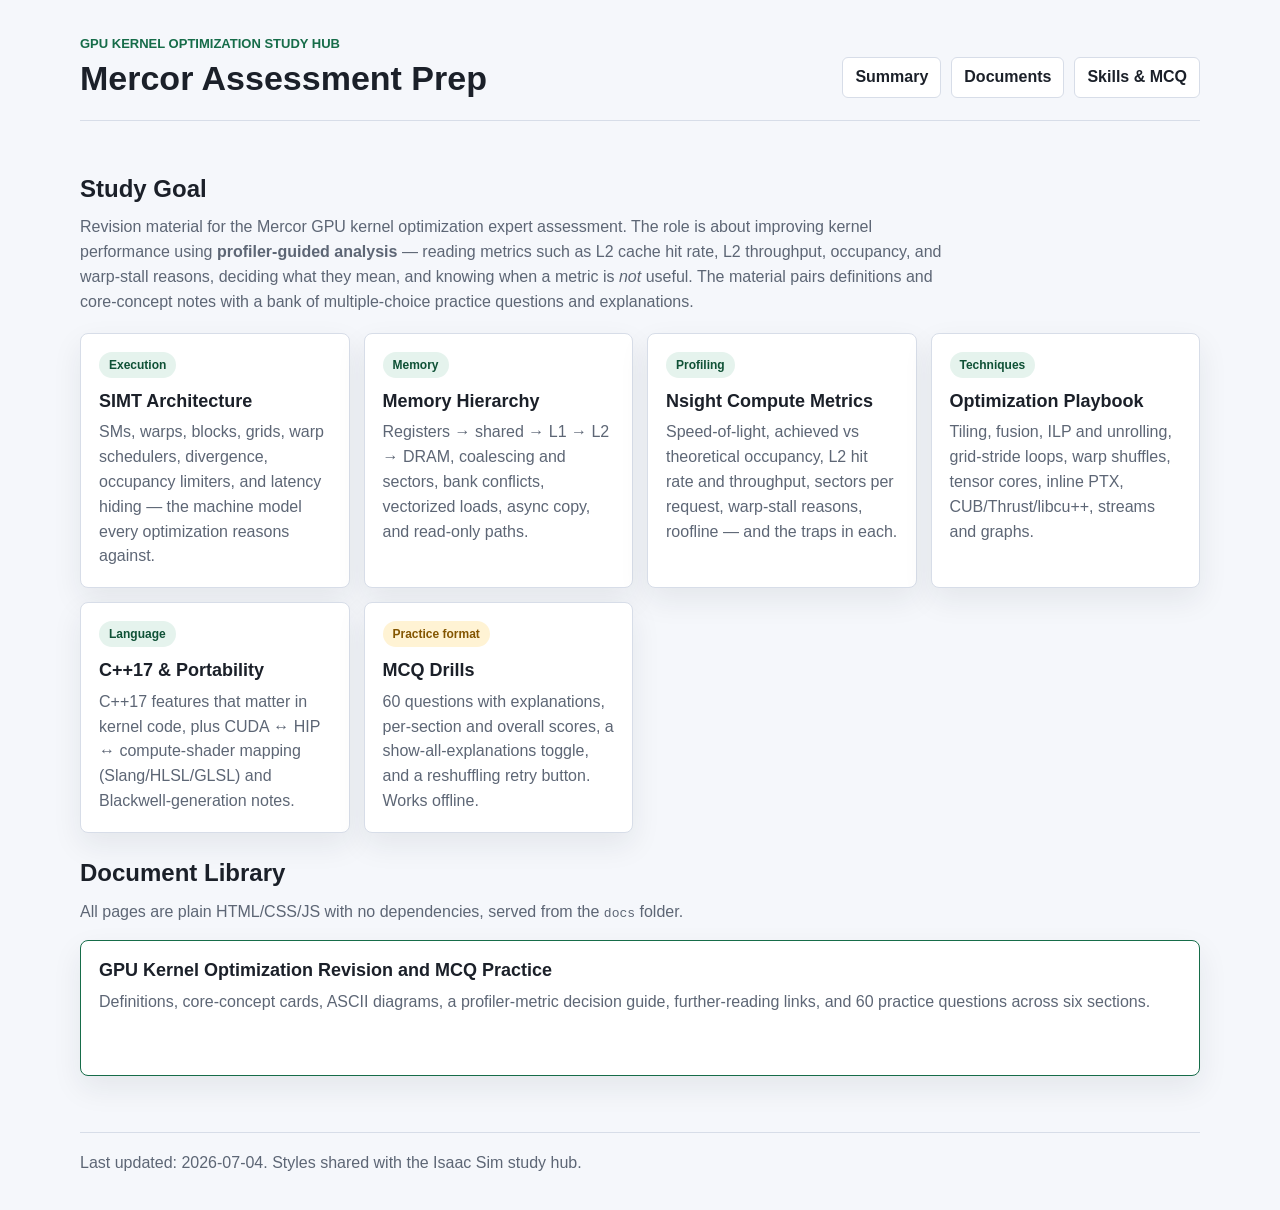
==== docs/index.html @ cf08e6da "Add GPU kernel optimization study site Hub page plus revision/MCQ page for the Mercor GPU kernel opt" ====
<!doctype html>
<html lang="en">
<head>
  <meta charset="utf-8">
  <meta name="viewport" content="width=device-width, initial-scale=1">
  <meta name="description" content="Study hub for the Mercor GPU kernel optimization assessment: profiler-guided optimization, CUDA/HIP, memory hierarchy, and C++17.">
  <title>GPU Kernel Optimization Study Hub</title>
  <link rel="stylesheet" href="styles.css">
</head>
<body>
  <header class="topbar">
    <div>
      <p class="eyebrow">GPU kernel optimization study hub</p>
      <h1>Mercor Assessment Prep</h1>
    </div>
    <nav aria-label="Site navigation">
      <a href="#summary">Summary</a>
      <a href="#documents">Documents</a>
      <a href="gpu-kernel-skills.html">Skills &amp; MCQ</a>
    </nav>
  </header>

  <main>
    <section id="summary" class="section">
      <div class="intro">
        <h2>Study Goal</h2>
        <p>
          Revision material for the Mercor GPU kernel optimization expert assessment. The role is about
          improving kernel performance using <strong>profiler-guided analysis</strong> — reading metrics such as
          L2 cache hit rate, L2 throughput, occupancy, and warp-stall reasons, deciding what they mean, and
          knowing when a metric is <em>not</em> useful. The material pairs definitions and core-concept notes
          with a bank of multiple-choice practice questions and explanations.
        </p>
      </div>

      <div class="quick-grid">
        <article class="mini-card">
          <span class="status good">Execution</span>
          <h3>SIMT Architecture</h3>
          <p>SMs, warps, blocks, grids, warp schedulers, divergence, occupancy limiters, and latency hiding — the machine model every optimization reasons against.</p>
        </article>
        <article class="mini-card">
          <span class="status good">Memory</span>
          <h3>Memory Hierarchy</h3>
          <p>Registers → shared → L1 → L2 → DRAM, coalescing and sectors, bank conflicts, vectorized loads, async copy, and read-only paths.</p>
        </article>
        <article class="mini-card">
          <span class="status good">Profiling</span>
          <h3>Nsight Compute Metrics</h3>
          <p>Speed-of-light, achieved vs theoretical occupancy, L2 hit rate and throughput, sectors per request, warp-stall reasons, roofline — and the traps in each.</p>
        </article>
        <article class="mini-card">
          <span class="status good">Techniques</span>
          <h3>Optimization Playbook</h3>
          <p>Tiling, fusion, ILP and unrolling, grid-stride loops, warp shuffles, tensor cores, inline PTX, CUB/Thrust/libcu++, streams and graphs.</p>
        </article>
        <article class="mini-card">
          <span class="status good">Language</span>
          <h3>C++17 &amp; Portability</h3>
          <p>C++17 features that matter in kernel code, plus CUDA ↔ HIP ↔ compute-shader mapping (Slang/HLSL/GLSL) and Blackwell-generation notes.</p>
        </article>
        <article class="mini-card">
          <span class="status warning">Practice format</span>
          <h3>MCQ Drills</h3>
          <p>60 questions with explanations, per-section and overall scores, a show-all-explanations toggle, and a reshuffling retry button. Works offline.</p>
        </article>
      </div>
    </section>

    <section id="documents" class="section">
      <h2>Document Library</h2>
      <p class="section-note">
        All pages are plain HTML/CSS/JS with no dependencies, served from the <code>docs</code> folder.
      </p>

      <div class="doc-grid">
        <a class="doc-link featured" href="gpu-kernel-skills.html">
          <strong>GPU Kernel Optimization Revision and MCQ Practice</strong>
          <span>Definitions, core-concept cards, ASCII diagrams, a profiler-metric decision guide, further-reading links, and 60 practice questions across six sections.</span>
        </a>
      </div>
    </section>
  </main>

  <footer>
    <p>Last updated: 2026-07-04. Styles shared with the Isaac Sim study hub.</p>
  </footer>
</body>
</html>
---- docs/styles.css ----
:root {
  color-scheme: light dark;
  --bg: #f5f7fb;
  --panel: #ffffff;
  --text: #1b2029;
  --muted: #5d6675;
  --line: #d7dde8;
  --accent: #166c49;
  --accent-strong: #0f5136;
  --accent-soft: #e5f3ed;
  --warn: #835500;
  --warn-soft: #fff3d4;
  --shadow: 0 12px 30px rgba(26, 34, 48, 0.08);
}

@media (prefers-color-scheme: dark) {
  :root {
    --bg: #12161d;
    --panel: #1d2430;
    --text: #edf2f7;
    --muted: #b5bfcb;
    --line: #333c4b;
    --accent: #7ad6a2;
    --accent-strong: #a5e8c0;
    --accent-soft: #173626;
    --warn: #f1ca71;
    --warn-soft: #392a12;
    --shadow: none;
  }
}

* {
  box-sizing: border-box;
}

body {
  margin: 0;
  background: var(--bg);
  color: var(--text);
  font-family: Arial, Helvetica, sans-serif;
  line-height: 1.55;
}

a {
  color: var(--accent);
  text-decoration-thickness: 1px;
  text-underline-offset: 3px;
}

.topbar {
  display: flex;
  align-items: flex-end;
  justify-content: space-between;
  gap: 24px;
  width: min(1120px, calc(100% - 32px));
  margin: 0 auto;
  padding: 34px 0 22px;
  border-bottom: 1px solid var(--line);
}

.eyebrow {
  margin: 0 0 6px;
  color: var(--accent);
  font-size: 13px;
  font-weight: 700;
  letter-spacing: 0;
  text-transform: uppercase;
}

h1,
h2,
h3,
p {
  margin-top: 0;
}

h1 {
  margin-bottom: 0;
  font-size: 34px;
  line-height: 1.1;
}

h2 {
  margin-bottom: 12px;
  font-size: 24px;
  line-height: 1.2;
}

h3 {
  margin-bottom: 8px;
  font-size: 18px;
  line-height: 1.25;
}

nav {
  display: flex;
  flex-wrap: wrap;
  justify-content: flex-end;
  gap: 10px;
}

nav a,
.button {
  display: inline-flex;
  align-items: center;
  min-height: 38px;
  border: 1px solid var(--line);
  border-radius: 6px;
  padding: 7px 12px;
  background: var(--panel);
  color: var(--text);
  font-weight: 700;
  text-decoration: none;
}

main {
  width: min(1120px, calc(100% - 32px));
  margin: 0 auto;
  padding: 28px 0 56px;
}

.section {
  margin-top: 26px;
}

.intro {
  max-width: 880px;
  margin-bottom: 18px;
}

.intro p,
.section-note {
  color: var(--muted);
}

.quick-grid {
  display: grid;
  grid-template-columns: repeat(auto-fit, minmax(230px, 1fr));
  gap: 14px;
}

.mini-card,
.course,
.doc-link {
  background: var(--panel);
  border: 1px solid var(--line);
  border-radius: 8px;
  box-shadow: var(--shadow);
}

.mini-card {
  padding: 18px;
}

.mini-card p,
.course p {
  margin-bottom: 0;
  color: var(--muted);
}

.status {
  display: inline-flex;
  align-items: center;
  min-height: 26px;
  border-radius: 999px;
  padding: 3px 10px;
  margin-bottom: 12px;
  font-size: 12px;
  font-weight: 700;
}

.status.good {
  background: var(--accent-soft);
  color: var(--accent-strong);
}

.status.warning {
  background: var(--warn-soft);
  color: var(--warn);
}

.table-wrap {
  overflow-x: auto;
  border: 1px solid var(--line);
  border-radius: 8px;
  background: var(--panel);
}

table {
  width: 100%;
  min-width: 780px;
  border-collapse: collapse;
}

th,
td {
  padding: 14px;
  border-bottom: 1px solid var(--line);
  text-align: left;
  vertical-align: top;
}

th {
  background: color-mix(in srgb, var(--panel) 88%, var(--accent-soft));
  font-size: 13px;
  text-transform: uppercase;
  letter-spacing: 0;
}

tr:last-child td {
  border-bottom: 0;
}

.actions {
  display: flex;
  flex-wrap: wrap;
  gap: 10px;
  margin-top: 14px;
}

.button {
  background: var(--accent);
  color: #ffffff;
  border-color: var(--accent);
}

.button.secondary {
  background: var(--panel);
  color: var(--text);
  border-color: var(--line);
}

.course {
  padding: 18px;
  margin-bottom: 14px;
}

.doc-grid {
  display: grid;
  grid-template-columns: repeat(auto-fit, minmax(260px, 1fr));
  gap: 14px;
}

.doc-link {
  display: flex;
  flex-direction: column;
  gap: 8px;
  min-height: 136px;
  padding: 18px;
  color: var(--text);
  text-decoration: none;
}

.doc-link strong {
  font-size: 18px;
  line-height: 1.25;
}

.doc-link span {
  color: var(--muted);
}

.doc-link.featured {
  border-color: var(--accent);
}

.split {
  display: grid;
  grid-template-columns: minmax(0, 1.3fr) minmax(260px, 0.7fr);
  gap: 18px;
}

.split article {
  background: var(--panel);
  border: 1px solid var(--line);
  border-radius: 8px;
  padding: 18px;
}

.timeline,
.checklist {
  margin: 0;
  padding-left: 22px;
}

.timeline li,
.checklist li {
  margin-bottom: 8px;
}

.sources,
.link-list {
  display: flex;
  flex-wrap: wrap;
  gap: 10px;
  margin-top: 14px;
}

.sources a,
.link-list a {
  display: inline-flex;
  align-items: center;
  min-height: 34px;
  border: 1px solid var(--line);
  border-radius: 6px;
  padding: 6px 10px;
  background: var(--panel);
  text-decoration: none;
}

footer {
  width: min(1120px, calc(100% - 32px));
  margin: 0 auto;
  padding: 18px 0 34px;
  color: var(--muted);
  border-top: 1px solid var(--line);
}

footer p {
  margin-bottom: 0;
}

@media (max-width: 760px) {
  .topbar {
    align-items: flex-start;
    flex-direction: column;
  }

  nav {
    justify-content: flex-start;
  }

  .split {
    grid-template-columns: 1fr;
  }

  h1 {
    font-size: 30px;
  }
}
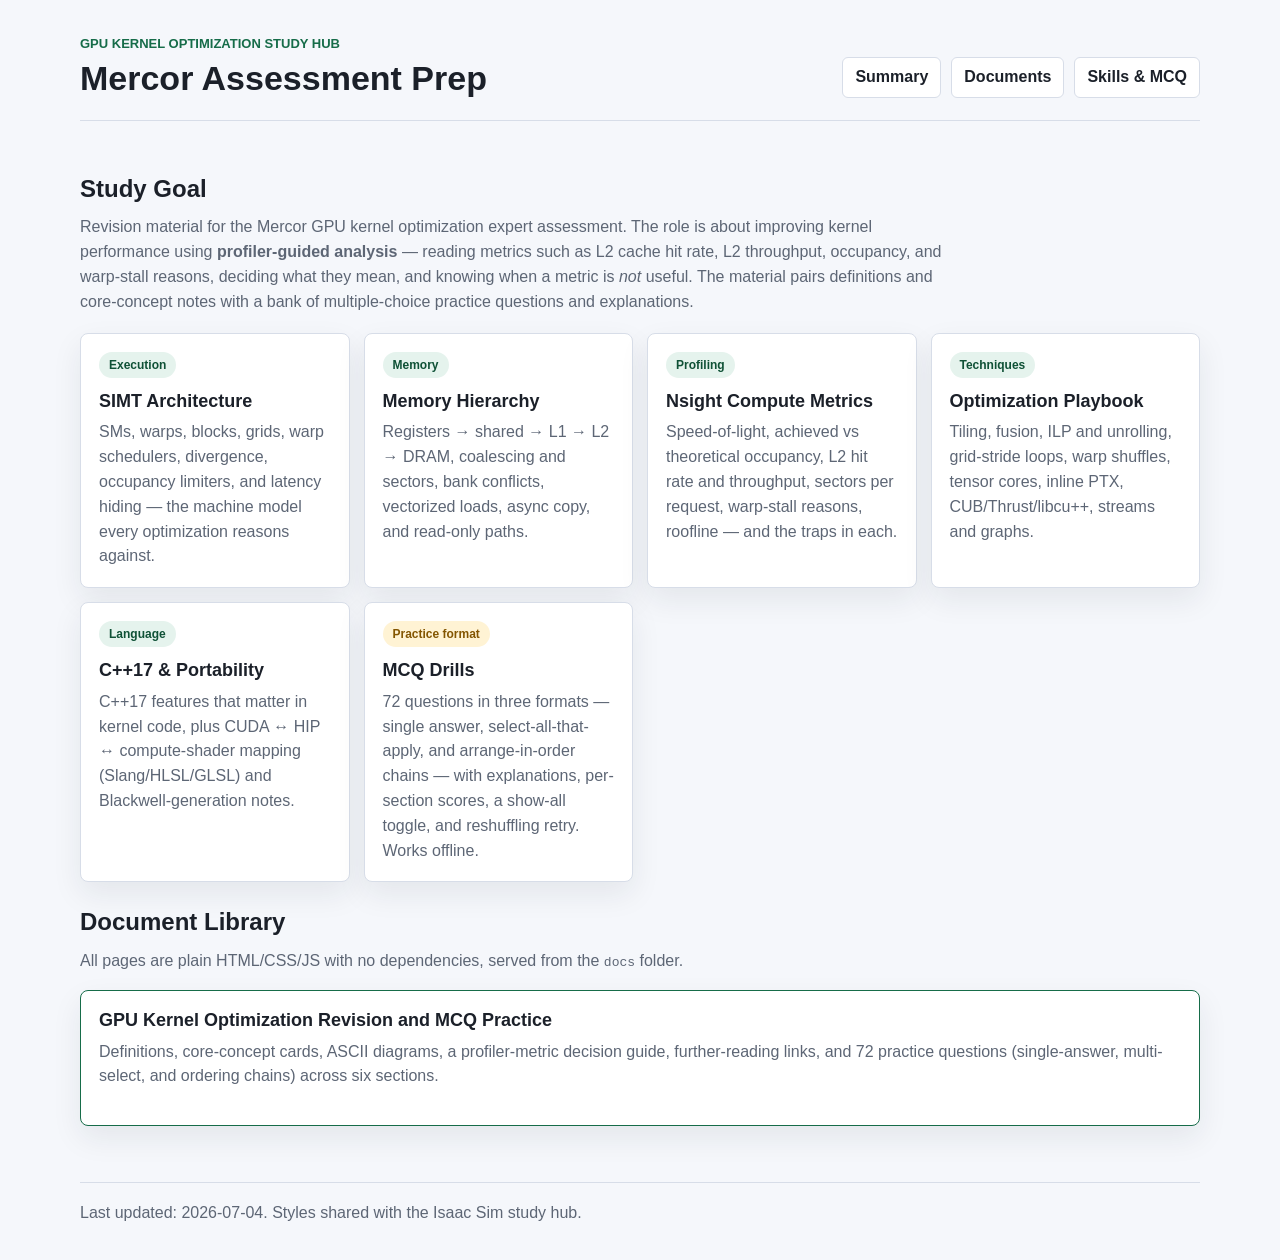
==== commit 0bfcd6a5: "Add multi-select and arrange-in-order question formats Extend the quiz engine with two assessment-st" ====
--- a/docs/index.html
+++ b/docs/index.html
@@ -62,7 +62,7 @@
         <article class="mini-card">
           <span class="status warning">Practice format</span>
           <h3>MCQ Drills</h3>
-          <p>60 questions with explanations, per-section and overall scores, a show-all-explanations toggle, and a reshuffling retry button. Works offline.</p>
+          <p>72 questions in three formats — single answer, select-all-that-apply, and arrange-in-order chains — with explanations, per-section scores, a show-all toggle, and reshuffling retry. Works offline.</p>
         </article>
       </div>
     </section>
@@ -76,7 +76,7 @@
       <div class="doc-grid">
         <a class="doc-link featured" href="gpu-kernel-skills.html">
           <strong>GPU Kernel Optimization Revision and MCQ Practice</strong>
-          <span>Definitions, core-concept cards, ASCII diagrams, a profiler-metric decision guide, further-reading links, and 60 practice questions across six sections.</span>
+          <span>Definitions, core-concept cards, ASCII diagrams, a profiler-metric decision guide, further-reading links, and 72 practice questions (single-answer, multi-select, and ordering chains) across six sections.</span>
         </a>
       </div>
     </section>
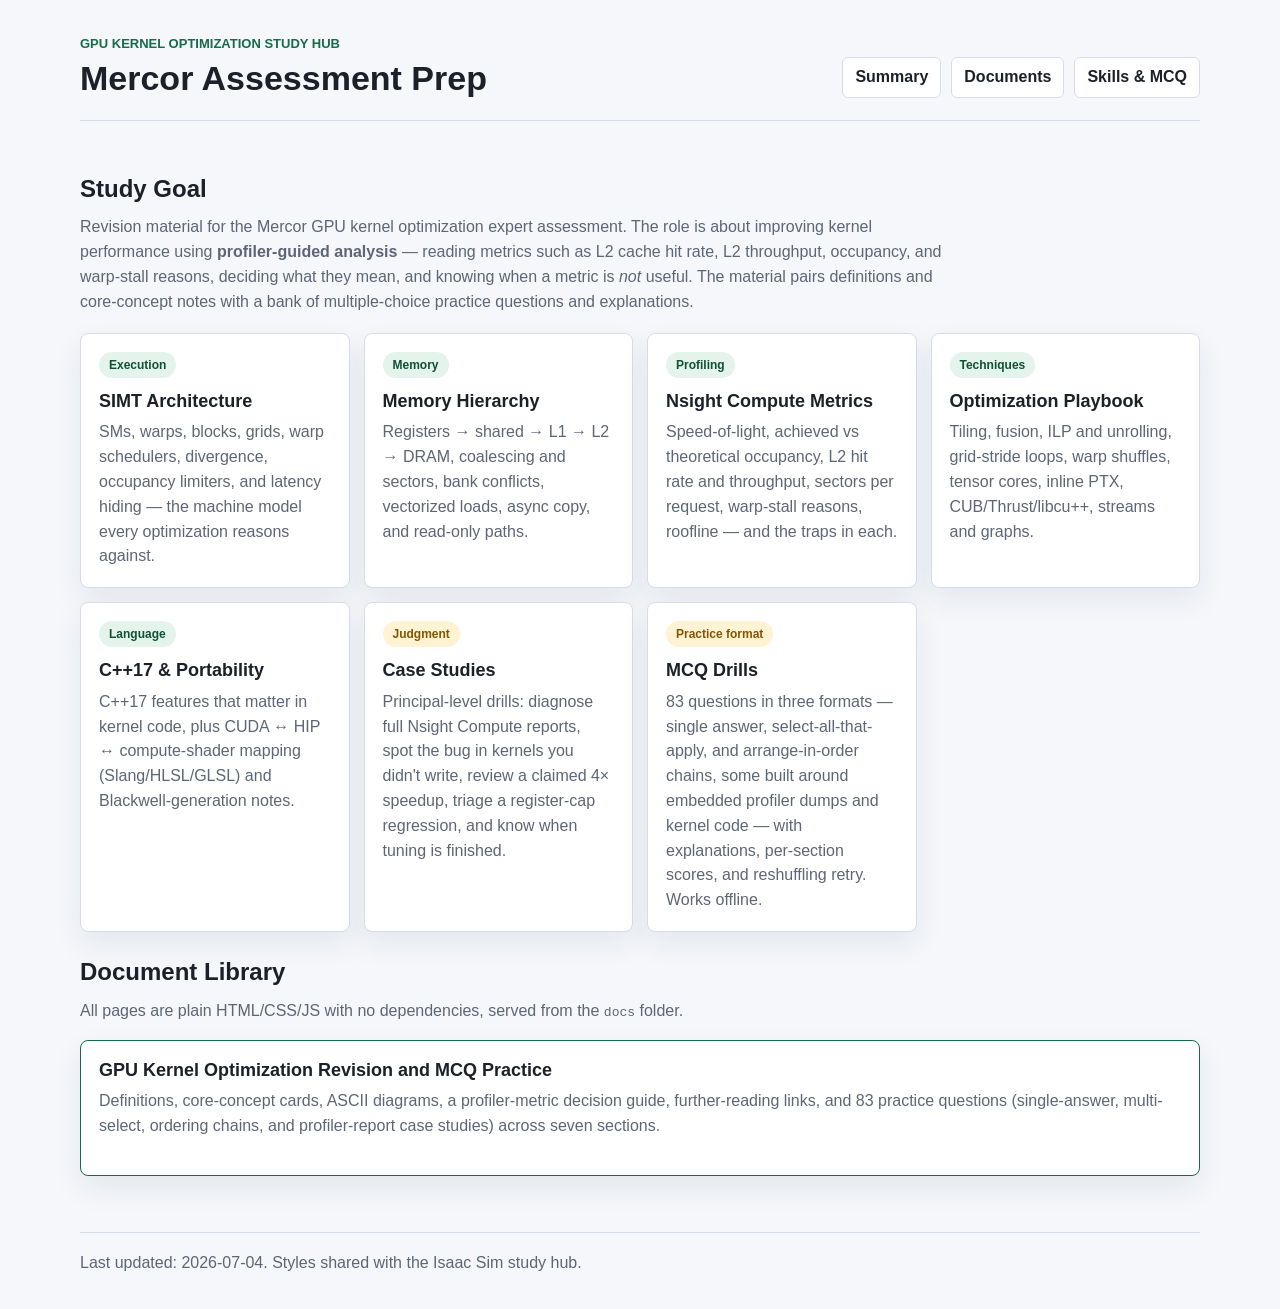
==== commit 0fbd0095: "Add principal-level case study section New section 7 with 11 whole-situation drills: full Nsight Com" ====
--- a/docs/index.html
+++ b/docs/index.html
@@ -60,9 +60,14 @@
           <p>C++17 features that matter in kernel code, plus CUDA ↔ HIP ↔ compute-shader mapping (Slang/HLSL/GLSL) and Blackwell-generation notes.</p>
         </article>
         <article class="mini-card">
+          <span class="status warning">Judgment</span>
+          <h3>Case Studies</h3>
+          <p>Principal-level drills: diagnose full Nsight Compute reports, spot the bug in kernels you didn't write, review a claimed 4× speedup, triage a register-cap regression, and know when tuning is finished.</p>
+        </article>
+        <article class="mini-card">
           <span class="status warning">Practice format</span>
           <h3>MCQ Drills</h3>
-          <p>72 questions in three formats — single answer, select-all-that-apply, and arrange-in-order chains — with explanations, per-section scores, a show-all toggle, and reshuffling retry. Works offline.</p>
+          <p>83 questions in three formats — single answer, select-all-that-apply, and arrange-in-order chains, some built around embedded profiler dumps and kernel code — with explanations, per-section scores, and reshuffling retry. Works offline.</p>
         </article>
       </div>
     </section>
@@ -76,7 +81,7 @@
       <div class="doc-grid">
         <a class="doc-link featured" href="gpu-kernel-skills.html">
           <strong>GPU Kernel Optimization Revision and MCQ Practice</strong>
-          <span>Definitions, core-concept cards, ASCII diagrams, a profiler-metric decision guide, further-reading links, and 72 practice questions (single-answer, multi-select, and ordering chains) across six sections.</span>
+          <span>Definitions, core-concept cards, ASCII diagrams, a profiler-metric decision guide, further-reading links, and 83 practice questions (single-answer, multi-select, ordering chains, and profiler-report case studies) across seven sections.</span>
         </a>
       </div>
     </section>
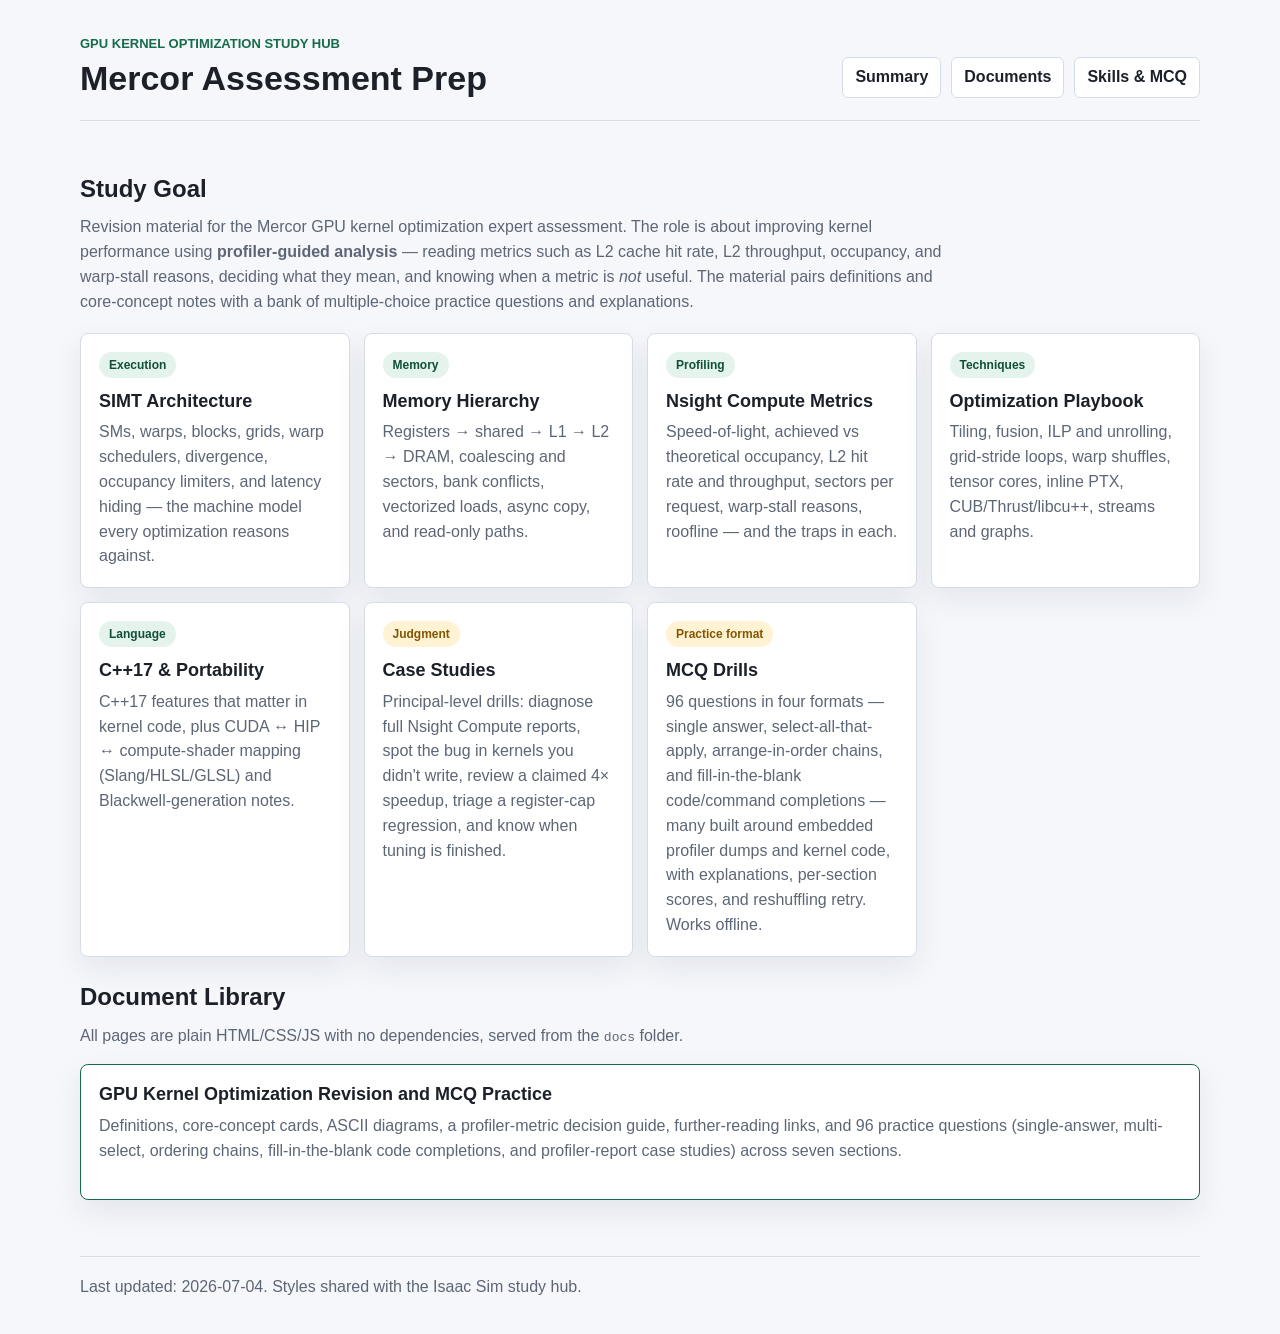
==== commit a119ef63: "Add fill-in-the-blank questions and expand terminology New 'blank' question type: kernel code or bui" ====
--- a/docs/index.html
+++ b/docs/index.html
@@ -67,7 +67,7 @@
         <article class="mini-card">
           <span class="status warning">Practice format</span>
           <h3>MCQ Drills</h3>
-          <p>83 questions in three formats — single answer, select-all-that-apply, and arrange-in-order chains, some built around embedded profiler dumps and kernel code — with explanations, per-section scores, and reshuffling retry. Works offline.</p>
+          <p>96 questions in four formats — single answer, select-all-that-apply, arrange-in-order chains, and fill-in-the-blank code/command completions — many built around embedded profiler dumps and kernel code, with explanations, per-section scores, and reshuffling retry. Works offline.</p>
         </article>
       </div>
     </section>
@@ -81,7 +81,7 @@
       <div class="doc-grid">
         <a class="doc-link featured" href="gpu-kernel-skills.html">
           <strong>GPU Kernel Optimization Revision and MCQ Practice</strong>
-          <span>Definitions, core-concept cards, ASCII diagrams, a profiler-metric decision guide, further-reading links, and 83 practice questions (single-answer, multi-select, ordering chains, and profiler-report case studies) across seven sections.</span>
+          <span>Definitions, core-concept cards, ASCII diagrams, a profiler-metric decision guide, further-reading links, and 96 practice questions (single-answer, multi-select, ordering chains, fill-in-the-blank code completions, and profiler-report case studies) across seven sections.</span>
         </a>
       </div>
     </section>
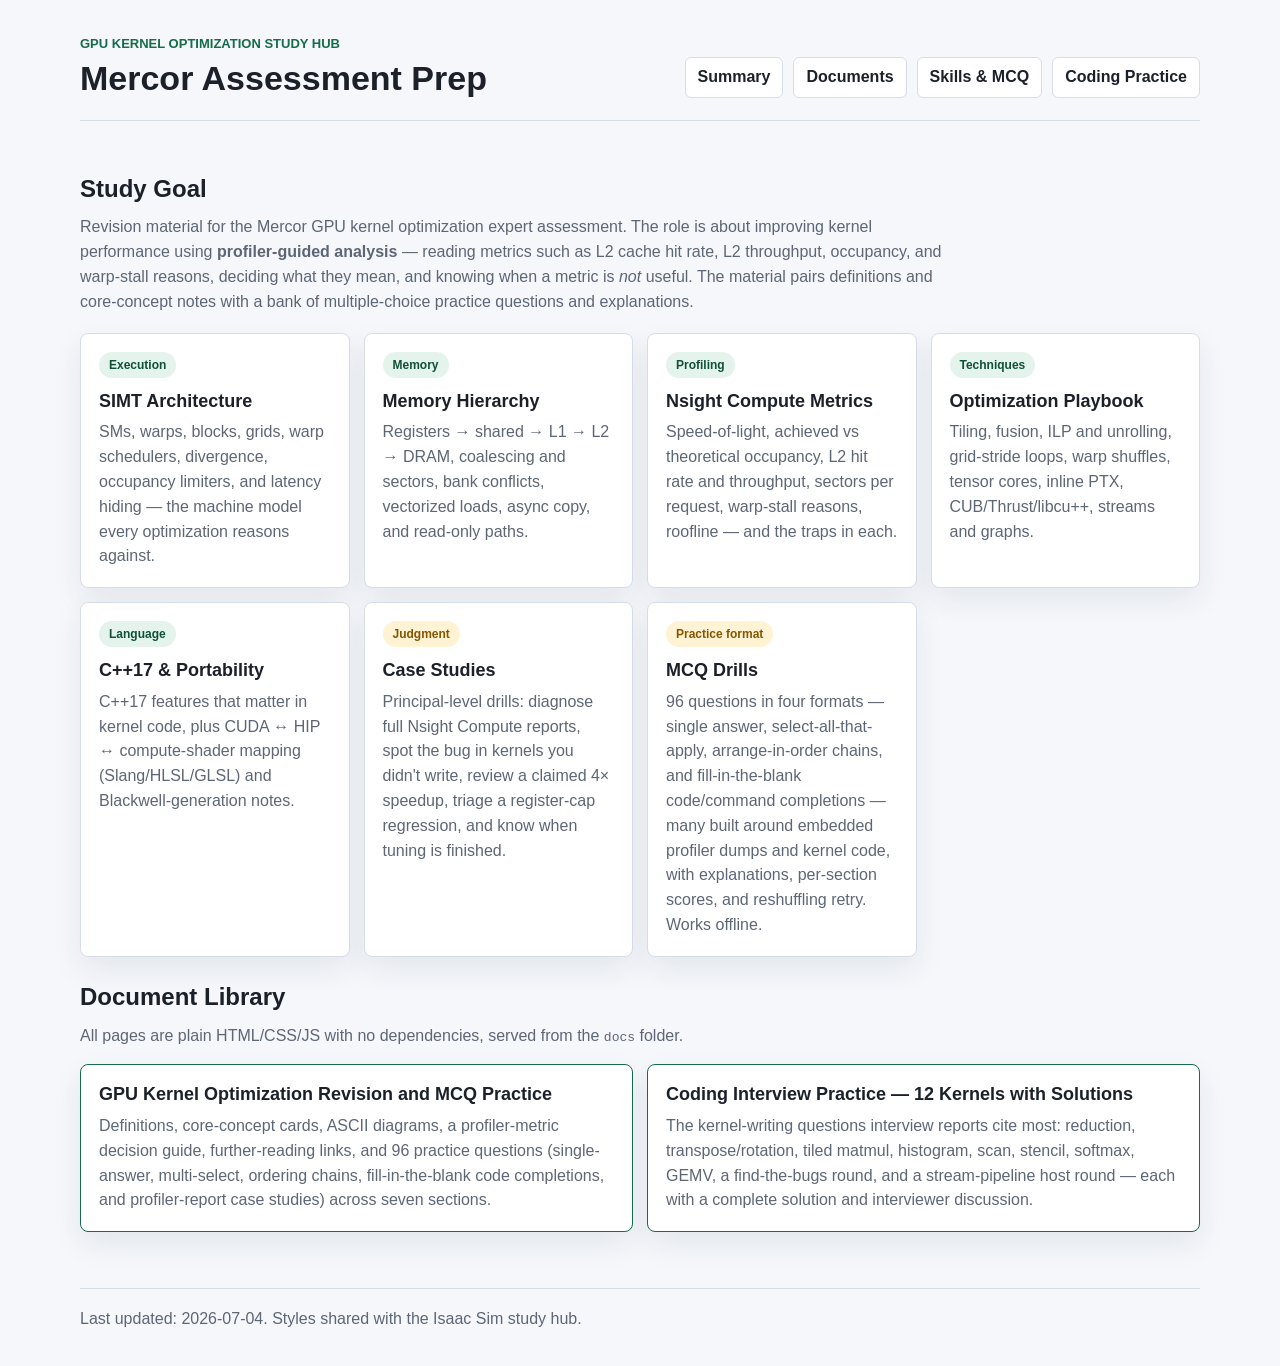
==== commit 88663b42: "Add coding interview practice page with 12 solved kernels New docs/coding-practice.html based on int" ====
--- a/docs/index.html
+++ b/docs/index.html
@@ -17,6 +17,7 @@
       <a href="#summary">Summary</a>
       <a href="#documents">Documents</a>
       <a href="gpu-kernel-skills.html">Skills &amp; MCQ</a>
+      <a href="coding-practice.html">Coding Practice</a>
     </nav>
   </header>
 
@@ -83,6 +84,10 @@
           <strong>GPU Kernel Optimization Revision and MCQ Practice</strong>
           <span>Definitions, core-concept cards, ASCII diagrams, a profiler-metric decision guide, further-reading links, and 96 practice questions (single-answer, multi-select, ordering chains, fill-in-the-blank code completions, and profiler-report case studies) across seven sections.</span>
         </a>
+        <a class="doc-link featured" href="coding-practice.html">
+          <strong>Coding Interview Practice — 12 Kernels with Solutions</strong>
+          <span>The kernel-writing questions interview reports cite most: reduction, transpose/rotation, tiled matmul, histogram, scan, stencil, softmax, GEMV, a find-the-bugs round, and a stream-pipeline host round — each with a complete solution and interviewer discussion.</span>
+        </a>
       </div>
     </section>
   </main>
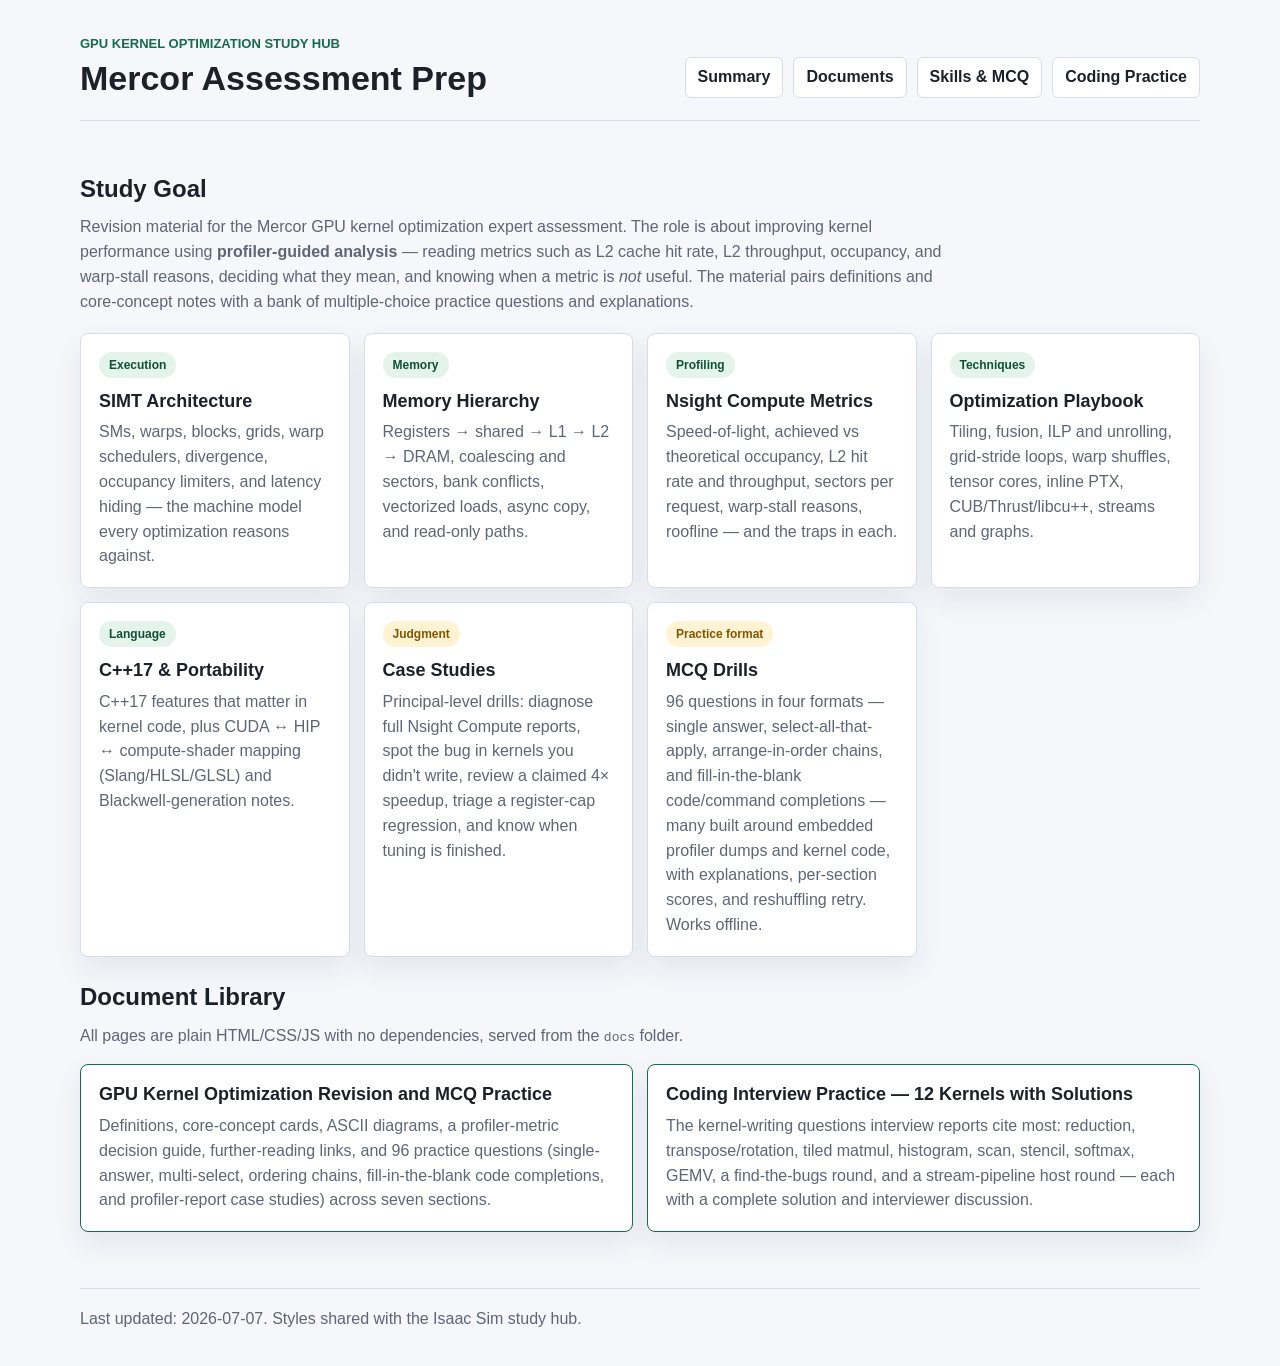
==== commit 0e384ec4: "Fix SVG layout issues found in self-review Six geometry fixes across the new SVG diagrams: memory-la" ====
--- a/docs/index.html
+++ b/docs/index.html
@@ -93,7 +93,7 @@
   </main>
 
   <footer>
-    <p>Last updated: 2026-07-04. Styles shared with the Isaac Sim study hub.</p>
+    <p>Last updated: 2026-07-07. Styles shared with the Isaac Sim study hub.</p>
   </footer>
 </body>
 </html>
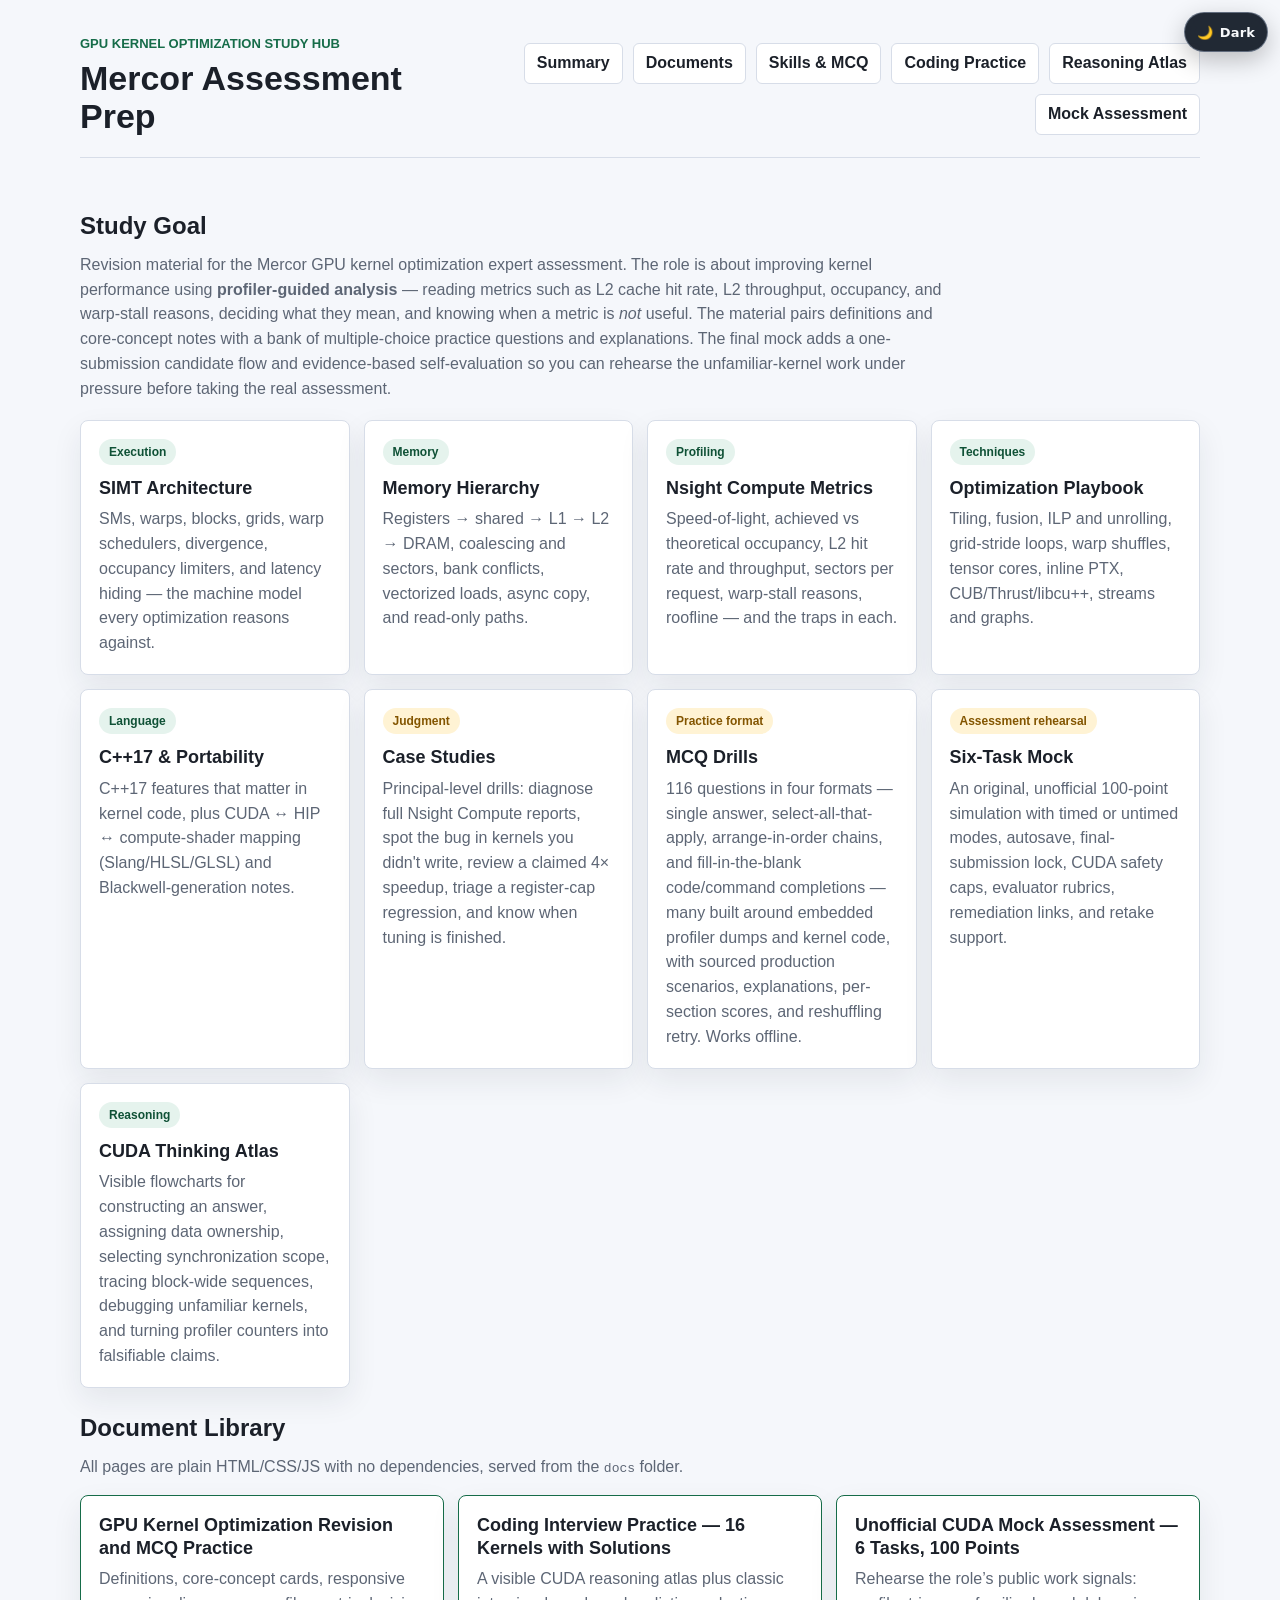
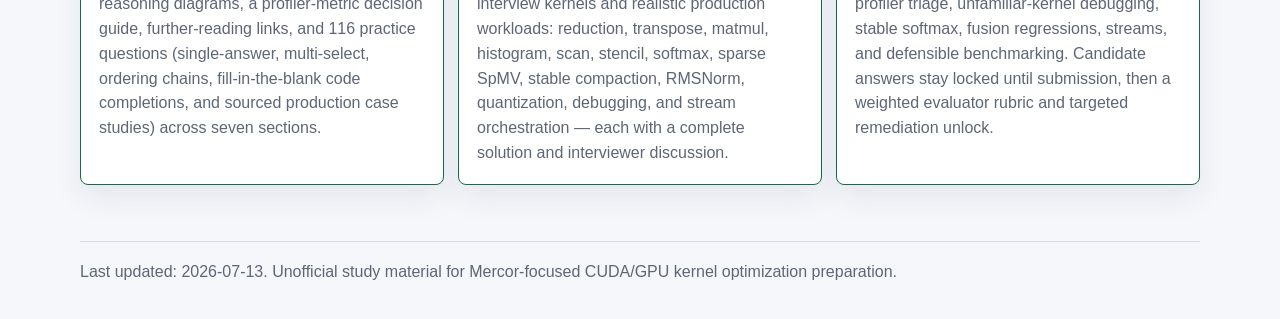
==== commit cf55f986: "Expand CUDA reasoning and assessment training" ====
--- a/docs/index.html
+++ b/docs/index.html
@@ -18,6 +18,8 @@
       <a href="#documents">Documents</a>
       <a href="gpu-kernel-skills.html">Skills &amp; MCQ</a>
       <a href="coding-practice.html">Coding Practice</a>
+      <a href="coding-practice.html#reasoning">Reasoning Atlas</a>
+      <a href="mock-assessment.html">Mock Assessment</a>
     </nav>
   </header>
 
@@ -31,6 +33,8 @@
           L2 cache hit rate, L2 throughput, occupancy, and warp-stall reasons, deciding what they mean, and
           knowing when a metric is <em>not</em> useful. The material pairs definitions and core-concept notes
           with a bank of multiple-choice practice questions and explanations.
+          The final mock adds a one-submission candidate flow and evidence-based self-evaluation so you can rehearse
+          the unfamiliar-kernel work under pressure before taking the real assessment.
         </p>
       </div>
 
@@ -68,7 +72,17 @@
         <article class="mini-card">
           <span class="status warning">Practice format</span>
           <h3>MCQ Drills</h3>
-          <p>96 questions in four formats — single answer, select-all-that-apply, arrange-in-order chains, and fill-in-the-blank code/command completions — many built around embedded profiler dumps and kernel code, with explanations, per-section scores, and reshuffling retry. Works offline.</p>
+          <p>116 questions in four formats — single answer, select-all-that-apply, arrange-in-order chains, and fill-in-the-blank code/command completions — many built around embedded profiler dumps and kernel code, with sourced production scenarios, explanations, per-section scores, and reshuffling retry. Works offline.</p>
+        </article>
+        <article class="mini-card">
+          <span class="status warning">Assessment rehearsal</span>
+          <h3>Six-Task Mock</h3>
+          <p>An original, unofficial 100-point simulation with timed or untimed modes, autosave, final-submission lock, CUDA safety caps, evaluator rubrics, remediation links, and retake support.</p>
+        </article>
+        <article class="mini-card">
+          <span class="status good">Reasoning</span>
+          <h3>CUDA Thinking Atlas</h3>
+          <p>Visible flowcharts for constructing an answer, assigning data ownership, selecting synchronization scope, tracing block-wide sequences, debugging unfamiliar kernels, and turning profiler counters into falsifiable claims.</p>
         </article>
       </div>
     </section>
@@ -82,18 +96,23 @@
       <div class="doc-grid">
         <a class="doc-link featured" href="gpu-kernel-skills.html">
           <strong>GPU Kernel Optimization Revision and MCQ Practice</strong>
-          <span>Definitions, core-concept cards, ASCII diagrams, a profiler-metric decision guide, further-reading links, and 96 practice questions (single-answer, multi-select, ordering chains, fill-in-the-blank code completions, and profiler-report case studies) across seven sections.</span>
+          <span>Definitions, core-concept cards, responsive reasoning diagrams, a profiler-metric decision guide, further-reading links, and 116 practice questions (single-answer, multi-select, ordering chains, fill-in-the-blank code completions, and sourced production case studies) across seven sections.</span>
         </a>
         <a class="doc-link featured" href="coding-practice.html">
-          <strong>Coding Interview Practice — 12 Kernels with Solutions</strong>
-          <span>The kernel-writing questions interview reports cite most: reduction, transpose/rotation, tiled matmul, histogram, scan, stencil, softmax, GEMV, a find-the-bugs round, and a stream-pipeline host round — each with a complete solution and interviewer discussion.</span>
+          <strong>Coding Interview Practice — 16 Kernels with Solutions</strong>
+          <span>A visible CUDA reasoning atlas plus classic interview kernels and realistic production workloads: reduction, transpose, matmul, histogram, scan, stencil, softmax, sparse SpMV, stable compaction, RMSNorm, quantization, debugging, and stream orchestration — each with a complete solution and interviewer discussion.</span>
+        </a>
+        <a class="doc-link featured" href="mock-assessment.html">
+          <strong>Unofficial CUDA Mock Assessment — 6 Tasks, 100 Points</strong>
+          <span>Rehearse the role’s public work signals: profiler triage, unfamiliar-kernel debugging, stable softmax, fusion regressions, streams, and defensible benchmarking. Candidate answers stay locked until submission, then a weighted evaluator rubric and targeted remediation unlock.</span>
         </a>
       </div>
     </section>
   </main>
 
   <footer>
-    <p>Last updated: 2026-07-07. Styles shared with the Isaac Sim study hub.</p>
+    <p>Last updated: 2026-07-13. Unofficial study material for Mercor-focused CUDA/GPU kernel optimization preparation.</p>
   </footer>
+  <script src="./theme-toggle.js"></script>
 </body>
 </html>
--- a/docs/styles.css
+++ b/docs/styles.css
@@ -308,6 +308,396 @@
   text-decoration: none;
 }
 
+.sr-only {
+  position: absolute;
+  width: 1px;
+  height: 1px;
+  padding: 0;
+  margin: -1px;
+  overflow: hidden;
+  clip: rect(0, 0, 0, 0);
+  white-space: nowrap;
+  border: 0;
+}
+
+.study-figure {
+  margin: 16px 0 4px;
+}
+
+.study-figure figcaption {
+  margin-bottom: 10px;
+  color: var(--accent-strong);
+  font-size: 13px;
+  font-weight: 700;
+  text-transform: uppercase;
+}
+
+.flow-level + .flow-level {
+  margin-top: 12px;
+  padding-top: 12px;
+  border-top: 1px solid var(--line);
+}
+
+.flow-level-label {
+  display: block;
+  margin-bottom: 7px;
+  color: var(--muted);
+  font-size: 12px;
+  font-weight: 700;
+}
+
+.flow-row {
+  display: flex;
+  align-items: stretch;
+  gap: 8px;
+}
+
+.flow-step {
+  flex: 1 1 0;
+  min-width: 0;
+  min-height: 70px;
+  padding: 10px 11px;
+  border: 1px solid var(--line);
+  border-radius: 7px;
+  background: var(--panel);
+  color: var(--text);
+}
+
+.flow-step.accent {
+  border-color: var(--accent);
+  background: var(--accent-soft);
+}
+
+.flow-step.warn {
+  border-color: var(--warn);
+  background: var(--warn-soft);
+}
+
+.flow-step strong,
+.flow-step > code {
+  display: block;
+}
+
+.flow-step > code {
+  margin: 3px 0;
+}
+
+.flow-step strong {
+  margin-bottom: 4px;
+  line-height: 1.25;
+}
+
+.flow-step span {
+  color: var(--muted);
+  font-size: 12px;
+}
+
+.flow-arrow {
+  display: flex;
+  flex: 0 0 auto;
+  min-width: 34px;
+  align-self: center;
+  align-items: center;
+  flex-direction: column;
+  justify-content: center;
+  color: var(--muted);
+  font-weight: 700;
+  text-align: center;
+}
+
+.flow-arrow::after {
+  content: "→";
+  color: var(--accent-strong);
+  font-size: 20px;
+  line-height: 1;
+}
+
+.flow-arrow small {
+  max-width: 70px;
+  font-size: 10px;
+  font-weight: 700;
+  line-height: 1.15;
+}
+
+.figure-note {
+  margin: 8px 0 0;
+  color: var(--muted);
+  font-size: 12px;
+}
+
+.queue-map {
+  display: grid;
+  gap: 10px;
+}
+
+.queue-lane {
+  display: grid;
+  grid-template-columns: minmax(125px, 0.38fr) minmax(0, 1fr);
+  gap: 10px;
+  align-items: center;
+}
+
+.queue-label {
+  color: var(--text);
+  font-size: 12px;
+  font-weight: 700;
+}
+
+.queue-label span {
+  display: block;
+  color: var(--muted);
+  font-weight: 400;
+}
+
+.queue-track {
+  display: flex;
+  align-items: stretch;
+  gap: 7px;
+}
+
+.queue-batch {
+  display: grid;
+  flex: 1 1 0;
+  grid-template-columns: auto repeat(3, minmax(0, 1fr));
+  min-width: 0;
+  overflow: hidden;
+  border: 1px solid var(--line);
+  border-radius: 7px;
+  background: var(--panel);
+}
+
+.batch-id,
+.queue-stage {
+  display: flex;
+  min-height: 42px;
+  align-items: center;
+  justify-content: center;
+  padding: 5px 6px;
+  border-right: 1px solid var(--line);
+  font-size: 11px;
+  font-weight: 700;
+  text-align: center;
+}
+
+.batch-id {
+  background: var(--bg);
+  color: var(--muted);
+}
+
+.queue-stage.copy {
+  background: var(--accent-soft);
+}
+
+.queue-stage.compute {
+  background: var(--warn-soft);
+}
+
+.queue-stage:last-child {
+  border-right: 0;
+}
+
+.queue-separator {
+  display: flex;
+  align-items: center;
+  color: var(--accent-strong);
+  font-weight: 700;
+}
+
+.sector-compare,
+.amdahl-grid {
+  display: grid;
+  grid-template-columns: repeat(2, minmax(0, 1fr));
+  gap: 14px;
+}
+
+.sector-panel,
+.amdahl-panel {
+  min-width: 0;
+  padding: 11px 12px;
+  border: 1px solid var(--line);
+  border-radius: 7px;
+  background: var(--panel);
+}
+
+.sector-panel strong,
+.amdahl-panel strong {
+  display: block;
+  margin-bottom: 7px;
+}
+
+.sector-grid {
+  display: grid;
+  gap: 3px;
+  min-height: 34px;
+}
+
+.sector-grid.aos {
+  grid-template-columns: repeat(16, minmax(0, 1fr));
+}
+
+.sector-grid.soa {
+  grid-template-columns: repeat(4, minmax(0, 1fr));
+}
+
+.sector-cell {
+  border: 1px solid var(--line);
+  border-radius: 3px;
+  background: var(--bg);
+}
+
+.sector-grid.aos .sector-cell {
+  background: linear-gradient(to right, var(--accent) 25%, var(--bg) 25%);
+}
+
+.sector-grid.soa .sector-cell {
+  border-color: var(--accent);
+  background: var(--accent-soft);
+  box-shadow: inset 0 -5px 0 var(--accent);
+}
+
+.sector-stats {
+  display: flex;
+  justify-content: space-between;
+  gap: 8px;
+  margin-top: 7px;
+  color: var(--muted);
+  font-size: 11px;
+}
+
+.scheduler-panel + .scheduler-panel {
+  margin-top: 12px;
+  padding-top: 12px;
+  border-top: 1px solid var(--line);
+}
+
+.scheduler-panel > strong {
+  display: block;
+  margin-bottom: 7px;
+}
+
+.scheduler-row {
+  display: grid;
+  grid-template-columns: 58px minmax(0, 1fr);
+  gap: 6px;
+  align-items: center;
+  margin-bottom: 4px;
+}
+
+.scheduler-label {
+  color: var(--muted);
+  font-size: 11px;
+  font-weight: 700;
+}
+
+.scheduler-track {
+  display: grid;
+  grid-template-columns: repeat(8, minmax(0, 1fr));
+  gap: 3px;
+  min-width: 0;
+}
+
+.scheduler-cell {
+  display: flex;
+  min-height: 28px;
+  align-items: center;
+  justify-content: center;
+  border: 1px solid var(--line);
+  border-radius: 4px;
+  background: var(--bg);
+  color: var(--muted);
+  font-size: 10px;
+  font-weight: 700;
+  text-align: center;
+}
+
+.scheduler-cell.load,
+.scheduler-cell.use {
+  border-color: var(--accent);
+  background: var(--accent-soft);
+  color: var(--accent-strong);
+}
+
+.scheduler-cell.wait {
+  border-color: var(--warn);
+  background: var(--warn-soft);
+  color: var(--warn);
+}
+
+.scheduler-cell.issue {
+  border-color: var(--accent);
+  background: var(--accent);
+  color: var(--panel);
+}
+
+.amdahl-row {
+  display: grid;
+  grid-template-columns: 70px minmax(0, 1fr);
+  gap: 7px;
+  align-items: center;
+  margin-top: 7px;
+}
+
+.amdahl-row > span {
+  color: var(--muted);
+  font-size: 11px;
+  font-weight: 700;
+}
+
+.amdahl-track {
+  min-width: 0;
+}
+
+.amdahl-bar {
+  display: flex;
+  min-height: 28px;
+  overflow: hidden;
+  border: 1px solid var(--line);
+  border-radius: 4px;
+}
+
+.amdahl-other {
+  background: var(--bg);
+}
+
+.amdahl-target {
+  min-width: 3px;
+  background: var(--accent);
+}
+
+.amdahl-result {
+  margin: 8px 0 0;
+  color: var(--muted);
+  font-size: 12px;
+}
+
+.figure-legend {
+  display: flex;
+  flex-wrap: wrap;
+  gap: 10px 16px;
+  margin-top: 9px;
+  color: var(--muted);
+  font-size: 11px;
+}
+
+.legend-swatch {
+  display: inline-block;
+  width: 13px;
+  height: 10px;
+  margin-right: 5px;
+  vertical-align: -1px;
+  border: 1px solid var(--line);
+  border-radius: 2px;
+}
+
+.legend-swatch.target {
+  border-color: var(--accent);
+  background: var(--accent);
+}
+
+.legend-swatch.other {
+  background: var(--bg);
+}
+
 footer {
   width: min(1120px, calc(100% - 32px));
   margin: 0 auto;
@@ -334,6 +724,39 @@
     grid-template-columns: 1fr;
   }
 
+  .flow-row,
+  .queue-track {
+    flex-direction: column;
+  }
+
+  .flow-arrow {
+    min-width: 0;
+    min-height: 28px;
+  }
+
+  .flow-arrow::after {
+    content: "↓";
+  }
+
+  .queue-lane,
+  .sector-compare,
+  .amdahl-grid {
+    grid-template-columns: 1fr;
+  }
+
+  .queue-separator {
+    justify-content: center;
+  }
+
+  .queue-separator::before {
+    content: "↓";
+    font-size: 20px;
+  }
+
+  .queue-separator {
+    font-size: 0;
+  }
+
   h1 {
     font-size: 30px;
   }
